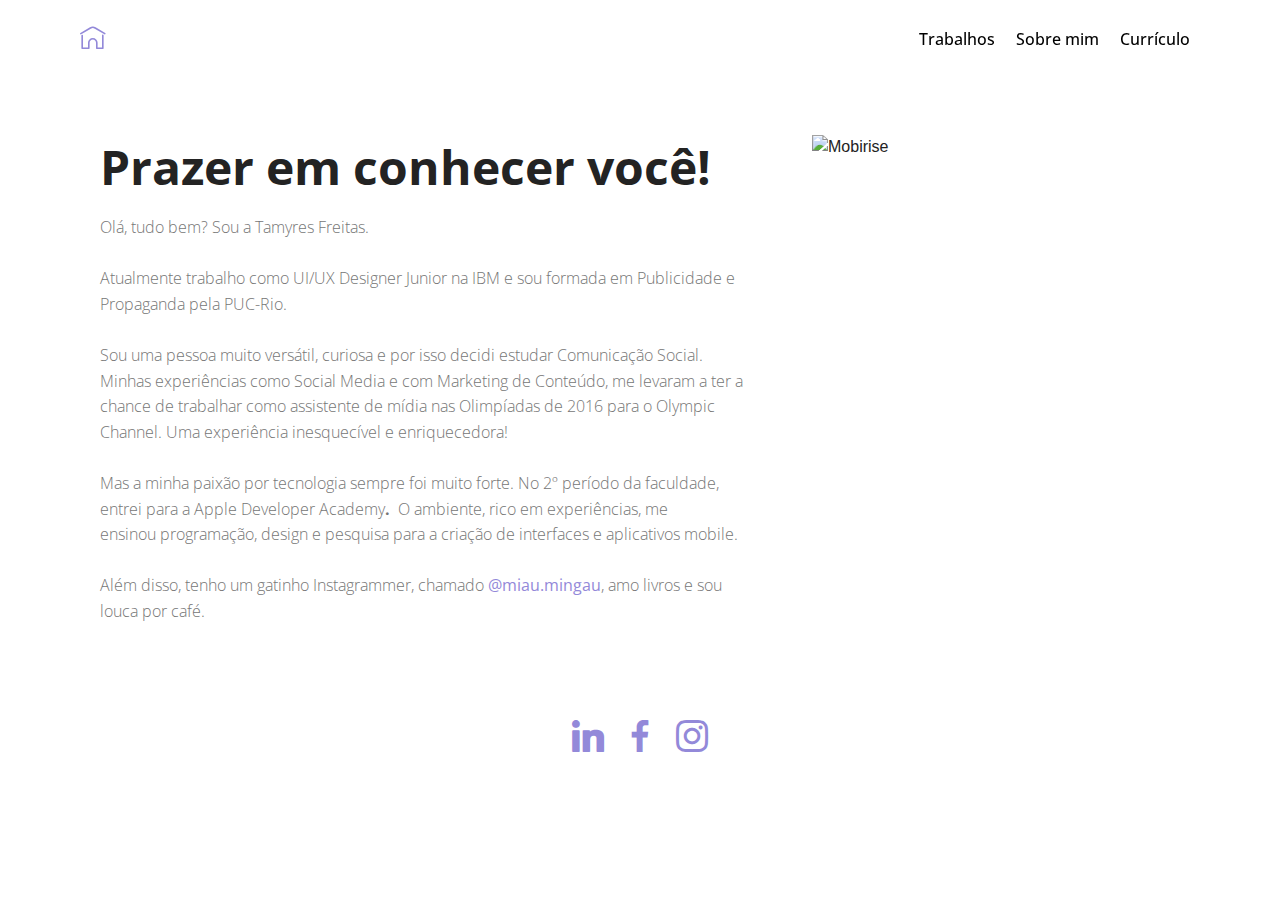
==== about.html @ 7e3ca040 "create github pages" ====
<!DOCTYPE html>
<html >
<head>
  <!-- Site made with Mobirise Website Builder v4.8.1, https://mobirise.com -->
  <meta charset="UTF-8">
  <meta http-equiv="X-UA-Compatible" content="IE=edge">
  <meta name="generator" content="Mobirise v4.8.1, mobirise.com">
  <meta name="viewport" content="width=device-width, initial-scale=1, minimum-scale=1">
  <link rel="shortcut icon" href="assets/images/logo2.png" type="image/x-icon">
  <meta name="description" content="about me page">
  <title>About Me </title>
  <link rel="stylesheet" href="assets/web/assets/mobirise-icons-bold/mobirise-icons-bold.css">
  <link rel="stylesheet" href="assets/web/assets/mobirise-icons/mobirise-icons.css">
  <link rel="stylesheet" href="assets/tether/tether.min.css">
  <link rel="stylesheet" href="assets/bootstrap/css/bootstrap.min.css">
  <link rel="stylesheet" href="assets/bootstrap/css/bootstrap-grid.min.css">
  <link rel="stylesheet" href="assets/bootstrap/css/bootstrap-reboot.min.css">
  <link rel="stylesheet" href="assets/dropdown/css/style.css">
  <link rel="stylesheet" href="assets/socicon/css/styles.css">
  <link rel="stylesheet" href="assets/animatecss/animate.min.css">
  <link rel="stylesheet" href="assets/theme/css/style.css">
  <link rel="stylesheet" href="assets/mobirise/css/mbr-additional.css" type="text/css">
  
  
  
</head>
<body>
  <section class="menu cid-r1RBAti03H" once="menu" id="menu2-l">

    

    <nav class="navbar navbar-expand beta-menu navbar-dropdown align-items-center navbar-fixed-top navbar-toggleable-sm bg-color transparent">
        <button class="navbar-toggler navbar-toggler-right" type="button" data-toggle="collapse" data-target="#navbarSupportedContent" aria-controls="navbarSupportedContent" aria-expanded="false" aria-label="Toggle navigation">
            <div class="hamburger">
                <span></span>
                <span></span>
                <span></span>
                <span></span>
            </div>
        </button>
        <div class="menu-logo">
            <div class="navbar-brand">
                
                <span class="navbar-caption-wrap"><a class="navbar-caption text-primary display-4" href="index.html"><span class="mbrib-home mbr-iconfont mbr-iconfont-btn"></span></a></span>
            </div>
        </div>
        <div class="collapse navbar-collapse" id="navbarSupportedContent">
            <ul class="navbar-nav nav-dropdown nav-right" data-app-modern-menu="true"><li class="nav-item">
                    <a class="nav-link link text-black display-4" href="index.html">Trabalhos</a>
                </li>
                <li class="nav-item"><a class="nav-link link text-black display-4" href="page1.html">
                        Sobre mim</a></li><li class="nav-item"><a class="nav-link link text-black display-4" href="assets/files/TAMYRES%20FREITAS%20(2).pdf" target="_blank">
                        Currículo</a></li></ul>
            
        </div>
    </nav>
</section>

<section class="engine"><a href="https://mobiri.se/x">css templates</a></section><section class="features11 cid-r1ROf9eMJX" id="features11-o">

    

    

    <div class="container">   
        <div class="col-md-12">
            <div class="media-container-row">
                <div class="mbr-figure" style="width: 40%;">
                    <img src="assets/images/img-2900-952x1269.jpg" alt="Mobirise" title="">
                </div>
                <div class=" align-left aside-content">
                    <h2 class="mbr-title pt-2 mbr-fonts-style display-2"><strong>Prazer em conhecer você!</strong></h2>
                    <div class="mbr-section-text">
                        <p class="mbr-text mb-5 pt-3 mbr-light mbr-fonts-style display-7">Olá, tudo bem? Sou a Tamyres Freitas.&nbsp;<br><br>Atualmente trabalho como UI/UX Designer Junior na&nbsp;IBM&nbsp;e sou formada em Publicidade e Propaganda pela PUC-Rio.&nbsp;<br><br>Sou uma pessoa muito versátil, curiosa e por isso decidi estudar Comunicação Social. Minhas experiências como Social Media e com Marketing de Conteúdo, me levaram a ter a chance de trabalhar como assistente de mídia nas Olimpíadas de 2016 para o Olympic Channel. Uma experiência inesquecível e enriquecedora!<br><br>Mas a minha paixão por tecnologia sempre foi muito forte. No 2º período da faculdade, entrei para a&nbsp;Apple Developer Academy<strong>. &nbsp;</strong>O ambiente, rico em experiências, me ensinou&nbsp;programação, design e pesquisa&nbsp;para a criação de interfaces e aplicativos mobile.<br><br>Além disso, tenho um gatinho Instagrammer, chamado <strong><a href="https://www.instagram.com/miau.mingau/">@miau.mingau</a></strong>, amo livros e sou louca por café.<br></p>
                    </div>

                    <div class="block-content">
                        <div class="card p-3 pr-3">
                            <div class="media">
                                     
                                <div class="media-body">
                                    <h4 class="card-title mbr-fonts-style display-5"><div></div></h4>
                                </div>
                            </div>                

                            <div class="card-box">
                                
                            </div>
                        </div>

                        
                    </div>
                </div>
            </div>
        </div> 
    </div>          
</section>

<section class="cid-r1S0OPyf1e" id="social-buttons2-p">

    

    

    <div class="container">
        <div class="media-container-row">
            <div class="col-md-8 align-center">
                
                <div class="social-list pl-0 mb-0">
                    <a href="https://twitter.com/mobirise" target="_blank">
                        <span class="px-2 mbr-iconfont mbr-iconfont-social socicon-linkedin socicon"></span>
                    </a>
                    <a href="https://www.facebook.com/pages/Mobirise/1616226671953247" target="_blank">
                        <span class="px-2 socicon-facebook socicon mbr-iconfont mbr-iconfont-social"></span>
                    </a>
                    <a href="https://instagram.com/tamyresfreitas" target="_blank">
                        <span class="px-2 mbr-iconfont mbr-iconfont-social socicon-instagram socicon"></span>
                    </a>
                    <a href="https://www.youtube.com/c/mobirise" target="_blank">
                        
                    </a>
                    <a href="https://plus.google.com/u/0/+Mobirise" target="_blank">
                        
                    </a>
                    <a href="https://www.behance.net/Mobirise" target="_blank">
                        
                    </a>
                </div>
            </div>
        </div>
    </div>
</section>


  <script src="assets/web/assets/jquery/jquery.min.js"></script>
  <script src="assets/popper/popper.min.js"></script>
  <script src="assets/tether/tether.min.js"></script>
  <script src="assets/bootstrap/js/bootstrap.min.js"></script>
  <script src="assets/dropdown/js/script.min.js"></script>
  <script src="assets/viewportchecker/jquery.viewportchecker.js"></script>
  <script src="assets/sociallikes/social-likes.js"></script>
  <script src="assets/smoothscroll/smooth-scroll.js"></script>
  <script src="assets/touchswipe/jquery.touch-swipe.min.js"></script>
  <script src="assets/theme/js/script.js"></script>
  
  
 <div id="scrollToTop" class="scrollToTop mbr-arrow-up"><a style="text-align: center;"><i></i></a></div>
    <input name="animation" type="hidden">
  </body>
</html>
---- assets/web/assets/mobirise-icons-bold/mobirise-icons-bold.css ----
@font-face {
  font-family: 'mobirise-icons-bold';
  src:  url('mobirise-icons-bold.eot?m1l4yr');
  src:  url('mobirise-icons-bold.eot?m1l4yr#iefix') format('embedded-opentype'),
    url('mobirise-icons-bold.ttf?m1l4yr') format('truetype'),
    url('mobirise-icons-bold.woff?m1l4yr') format('woff'),
    url('mobirise-icons-bold.svg?m1l4yr#mobirise-icons-bold') format('svg');
  font-weight: normal;
  font-style: normal;
}

[class^="mbrib-"], [class*="mbrib-"] {
  /* use !important to prevent issues with browser extensions that change fonts */
  font-family: 'mobirise-icons-bold' !important;
  speak: none;
  font-style: normal;
  font-weight: normal;
  font-variant: normal;
  text-transform: none;
  line-height: 1;

  /* Better Font Rendering =========== */
  -webkit-font-smoothing: antialiased;
  -moz-osx-font-smoothing: grayscale;
}

.mbrib-add-submenu:before {
  content: "\e900";
}
.mbrib-alert:before {
  content: "\e901";
}
.mbrib-align-center:before {
  content: "\e902";
}
.mbrib-align-justify:before {
  content: "\e903";
}
.mbrib-align-left:before {
  content: "\e904";
}
.mbrib-align-right:before {
  content: "\e905";
}
.mbrib-android:before {
  content: "\e906";
}
.mbrib-apple:before {
  content: "\e907";
}
.mbrib-arrow-down:before {
  content: "\e908";
}
.mbrib-arrow-next:before {
  content: "\e909";
}
.mbrib-arrow-prev:before {
  content: "\e90a";
}
.mbrib-arrow-up:before {
  content: "\e90b";
}
.mbrib-bold:before {
  content: "\e90c";
}
.mbrib-bookmark:before {
  content: "\e90d";
}
.mbrib-bootstrap:before {
  content: "\e90e";
}
.mbrib-briefcase:before {
  content: "\e90f";
}
.mbrib-browse:before {
  content: "\e910";
}
.mbrib-bulleted-list:before {
  content: "\e911";
}
.mbrib-calendar:before {
  content: "\e912";
}
.mbrib-camera:before {
  content: "\e913";
}
.mbrib-cart-add:before {
  content: "\e914";
}
.mbrib-cart-full:before {
  content: "\e915";
}
.mbrib-cash:before {
  content: "\e916";
}
.mbrib-change-style:before {
  content: "\e917";
}
.mbrib-chat:before {
  content: "\e918";
}
.mbrib-clock:before {
  content: "\e919";
}
.mbrib-close:before {
  content: "\e91a";
}
.mbrib-cloud:before {
  content: "\e91b";
}
.mbrib-code:before {
  content: "\e91c";
}
.mbrib-contact-form:before {
  content: "\e91d";
}
.mbrib-credit-card:before {
  content: "\e91e";
}
.mbrib-cursor-click:before {
  content: "\e91f";
}
.mbrib-cust-feedback:before {
  content: "\e920";
}
.mbrib-database:before {
  content: "\e921";
}
.mbrib-delivery:before {
  content: "\e922";
}
.mbrib-desktop:before {
  content: "\e923";
}
.mbrib-devices:before {
  content: "\e924";
}
.mbrib-down:before {
  content: "\e925";
}
.mbrib-download:before {
  content: "\e926";
}
.mbrib-drag-n-drop:before {
  content: "\e927";
}
.mbrib-drag-n-drop2:before {
  content: "\e928";
}
.mbrib-edit:before {
  content: "\e929";
}
.mbrib-edit2:before {
  content: "\e92a";
}
.mbrib-error:before {
  content: "\e92b";
}
.mbrib-extension:before {
  content: "\e92c";
}
.mbrib-features:before {
  content: "\e92d";
}
.mbrib-file:before {
  content: "\e92e";
}
.mbrib-flag:before {
  content: "\e92f";
}
.mbrib-folder:before {
  content: "\e930";
}
.mbrib-gift:before {
  content: "\e931";
}
.mbrib-github:before {
  content: "\e932";
}
.mbrib-globe-2:before {
  content: "\e933";
}
.mbrib-globe:before {
  content: "\e934";
}
.mbrib-growing-chart:before {
  content: "\e935";
}
.mbrib-hearth:before {
  content: "\e936";
}
.mbrib-help:before {
  content: "\e937";
}
.mbrib-home:before {
  content: "\e938";
}
.mbrib-hot-cup:before {
  content: "\e939";
}
.mbrib-idea:before {
  content: "\e93a";
}
.mbrib-image-gallery:before {
  content: "\e93b";
}
.mbrib-image-slider:before {
  content: "\e93c";
}
.mbrib-info:before {
  content: "\e93d";
}
.mbrib-italic:before {
  content: "\e93e";
}
.mbrib-key:before {
  content: "\e93f";
}
.mbrib-laptop:before {
  content: "\e940";
}
.mbrib-layers:before {
  content: "\e941";
}
.mbrib-left-right:before {
  content: "\e942";
}
.mbrib-left:before {
  content: "\e943";
}
.mbrib-letter:before {
  content: "\e944";
}
.mbrib-like:before {
  content: "\e945";
}
.mbrib-link:before {
  content: "\e946";
}
.mbrib-lock:before {
  content: "\e947";
}
.mbrib-login:before {
  content: "\e948";
}
.mbrib-logout:before {
  content: "\e949";
}
.mbrib-magic-stick:before {
  content: "\e94a";
}
.mbrib-map-pin:before {
  content: "\e94b";
}
.mbrib-menu:before {
  content: "\e94c";
}
.mbrib-mobile:before {
  content: "\e94d";
}
.mbrib-mobile2:before {
  content: "\e94e";
}
.mbrib-mobirise:before {
  content: "\e94f";
}
.mbrib-more-horizontal:before {
  content: "\e950";
}
.mbrib-more-vertical:before {
  content: "\e951";
}
.mbrib-music:before {
  content: "\e952";
}
.mbrib-new-file:before {
  content: "\e953";
}
.mbrib-numbered-list:before {
  content: "\e954";
}
.mbrib-opened-folder:before {
  content: "\e955";
}
.mbrib-pages:before {
  content: "\e956";
}
.mbrib-paper-plane:before {
  content: "\e957";
}
.mbrib-paperclip:before {
  content: "\e958";
}
.mbrib-photo:before {
  content: "\e959";
}
.mbrib-photos:before {
  content: "\e95a";
}
.mbrib-pin:before {
  content: "\e95b";
}
.mbrib-play:before {
  content: "\e95c";
}
.mbrib-plus:before {
  content: "\e95d";
}
.mbrib-preview:before {
  content: "\e95e";
}
.mbrib-print:before {
  content: "\e95f";
}
.mbrib-protect:before {
  content: "\e960";
}
.mbrib-question:before {
  content: "\e961";
}
.mbrib-quote-left:before {
  content: "\e962";
}
.mbrib-quote-right:before {
  content: "\e963";
}
.mbrib-redo:before {
  content: "\e964";
}
.mbrib-refresh:before {
  content: "\e965";
}
.mbrib-responsive:before {
  content: "\e966";
}
.mbrib-right:before {
  content: "\e967";
}
.mbrib-rocket:before {
  content: "\e968";
}
.mbrib-sad-face:before {
  content: "\e969";
}
.mbrib-sale:before {
  content: "\e96a";
}
.mbrib-save:before {
  content: "\e96b";
}
.mbrib-search:before {
  content: "\e96c";
}
.mbrib-setting:before {
  content: "\e96d";
}
.mbrib-setting2:before {
  content: "\e96e";
}
.mbrib-setting3:before {
  content: "\e96f";
}
.mbrib-share:before {
  content: "\e970";
}
.mbrib-shopping-bag:before {
  content: "\e971";
}
.mbrib-shopping-basket:before {
  content: "\e972";
}
.mbrib-shopping-cart:before {
  content: "\e973";
}
.mbrib-sites:before {
  content: "\e974";
}
.mbrib-smile-face:before {
  content: "\e975";
}
.mbrib-speed:before {
  content: "\e976";
}
.mbrib-star:before {
  content: "\e977";
}
.mbrib-success:before {
  content: "\e978";
}
.mbrib-sun:before {
  content: "\e979";
}
.mbrib-sun2:before {
  content: "\e97a";
}
.mbrib-tablet-vertical:before {
  content: "\e97b";
}
.mbrib-tablet:before {
  content: "\e97c";
}
.mbrib-target:before {
  content: "\e97d";
}
.mbrib-timer:before {
  content: "\e97e";
}
.mbrib-to-ftp:before {
  content: "\e97f";
}
.mbrib-to-local-drive:before {
  content: "\e980";
}
.mbrib-touch-swipe:before {
  content: "\e981";
}
.mbrib-touch:before {
  content: "\e982";
}
.mbrib-trash:before {
  content: "\e983";
}
.mbrib-underline:before {
  content: "\e984";
}
.mbrib-undo:before {
  content: "\e985";
}
.mbrib-unlink:before {
  content: "\e986";
}
.mbrib-unlock:before {
  content: "\e987";
}
.mbrib-up-down:before {
  content: "\e988";
}
.mbrib-up:before {
  content: "\e989";
}
.mbrib-update:before {
  content: "\e98a";
}
.mbrib-upload:before {
  content: "\e98b";
}
.mbrib-user:before {
  content: "\e98c";
}
.mbrib-user2:before {
  content: "\e98d";
}
.mbrib-users:before {
  content: "\e98e";
}
.mbrib-video-play:before {
  content: "\e98f";
}
.mbrib-video:before {
  content: "\e990";
}
.mbrib-watch:before {
  content: "\e991";
}
.mbrib-website-theme:before {
  content: "\e992";
}
.mbrib-wifi:before {
  content: "\e993";
}
.mbrib-windows:before {
  content: "\e994";
}
.mbrib-zoom-out:before {
  content: "\e995";
}
---- assets/web/assets/mobirise-icons/mobirise-icons.css ----
@font-face {
  font-family: 'MobiriseIcons';
  src:  url('mobirise-icons.eot?spat4u');
  src:  url('mobirise-icons.eot?spat4u#iefix') format('embedded-opentype'),
    url('mobirise-icons.ttf?spat4u') format('truetype'),
    url('mobirise-icons.woff?spat4u') format('woff'),
    url('mobirise-icons.svg?spat4u#MobiriseIcons') format('svg');
  font-weight: normal;
  font-style: normal;
}

[class^="mbri-"], [class*=" mbri-"] {
  /* use !important to prevent issues with browser extensions that change fonts */
  font-family: MobiriseIcons !important;
  speak: none;
  font-style: normal;
  font-weight: normal;
  font-variant: normal;
  text-transform: none;
  line-height: 1;

  /* Better Font Rendering =========== */
  -webkit-font-smoothing: antialiased;
  -moz-osx-font-smoothing: grayscale;
}

.mbri-add-submenu:before {
  content: "\e900";
}
.mbri-alert:before {
  content: "\e901";
}
.mbri-align-center:before {
  content: "\e902";
}
.mbri-align-justify:before {
  content: "\e903";
}
.mbri-align-left:before {
  content: "\e904";
}
.mbri-align-right:before {
  content: "\e905";
}
.mbri-android:before {
  content: "\e906";
}
.mbri-apple:before {
  content: "\e907";
}
.mbri-arrow-down:before {
  content: "\e908";
}
.mbri-arrow-next:before {
  content: "\e909";
}
.mbri-arrow-prev:before {
  content: "\e90a";
}
.mbri-arrow-up:before {
  content: "\e90b";
}
.mbri-bold:before {
  content: "\e90c";
}
.mbri-bookmark:before {
  content: "\e90d";
}
.mbri-bootstrap:before {
  content: "\e90e";
}
.mbri-briefcase:before {
  content: "\e90f";
}
.mbri-browse:before {
  content: "\e910";
}
.mbri-bulleted-list:before {
  content: "\e911";
}
.mbri-calendar:before {
  content: "\e912";
}
.mbri-camera:before {
  content: "\e913";
}
.mbri-cart-add:before {
  content: "\e914";
}
.mbri-cart-full:before {
  content: "\e915";
}
.mbri-cash:before {
  content: "\e916";
}
.mbri-change-style:before {
  content: "\e917";
}
.mbri-chat:before {
  content: "\e918";
}
.mbri-clock:before {
  content: "\e919";
}
.mbri-close:before {
  content: "\e91a";
}
.mbri-cloud:before {
  content: "\e91b";
}
.mbri-code:before {
  content: "\e91c";
}
.mbri-contact-form:before {
  content: "\e91d";
}
.mbri-credit-card:before {
  content: "\e91e";
}
.mbri-cursor-click:before {
  content: "\e91f";
}
.mbri-cust-feedback:before {
  content: "\e920";
}
.mbri-database:before {
  content: "\e921";
}
.mbri-delivery:before {
  content: "\e922";
}
.mbri-desktop:before {
  content: "\e923";
}
.mbri-devices:before {
  content: "\e924";
}
.mbri-down:before {
  content: "\e925";
}
.mbri-download:before {
  content: "\e989";
}
.mbri-drag-n-drop:before {
  content: "\e927";
}
.mbri-drag-n-drop2:before {
  content: "\e928";
}
.mbri-edit:before {
  content: "\e929";
}
.mbri-edit2:before {
  content: "\e92a";
}
.mbri-error:before {
  content: "\e92b";
}
.mbri-extension:before {
  content: "\e92c";
}
.mbri-features:before {
  content: "\e92d";
}
.mbri-file:before {
  content: "\e92e";
}
.mbri-flag:before {
  content: "\e92f";
}
.mbri-folder:before {
  content: "\e930";
}
.mbri-gift:before {
  content: "\e931";
}
.mbri-github:before {
  content: "\e932";
}
.mbri-globe:before {
  content: "\e933";
}
.mbri-globe-2:before {
  content: "\e934";
}
.mbri-growing-chart:before {
  content: "\e935";
}
.mbri-hearth:before {
  content: "\e936";
}
.mbri-help:before {
  content: "\e937";
}
.mbri-home:before {
  content: "\e938";
}
.mbri-hot-cup:before {
  content: "\e939";
}
.mbri-idea:before {
  content: "\e93a";
}
.mbri-image-gallery:before {
  content: "\e93b";
}
.mbri-image-slider:before {
  content: "\e93c";
}
.mbri-info:before {
  content: "\e93d";
}
.mbri-italic:before {
  content: "\e93e";
}
.mbri-key:before {
  content: "\e93f";
}
.mbri-laptop:before {
  content: "\e940";
}
.mbri-layers:before {
  content: "\e941";
}
.mbri-left-right:before {
  content: "\e942";
}
.mbri-left:before {
  content: "\e943";
}
.mbri-letter:before {
  content: "\e944";
}
.mbri-like:before {
  content: "\e945";
}
.mbri-link:before {
  content: "\e946";
}
.mbri-lock:before {
  content: "\e947";
}
.mbri-login:before {
  content: "\e948";
}
.mbri-logout:before {
  content: "\e949";
}
.mbri-magic-stick:before {
  content: "\e94a";
}
.mbri-map-pin:before {
  content: "\e94b";
}
.mbri-menu:before {
  content: "\e94c";
}
.mbri-mobile:before {
  content: "\e94d";
}
.mbri-mobile2:before {
  content: "\e94e";
}
.mbri-mobirise:before {
  content: "\e94f";
}
.mbri-more-horizontal:before {
  content: "\e950";
}
.mbri-more-vertical:before {
  content: "\e951";
}
.mbri-music:before {
  content: "\e952";
}
.mbri-new-file:before {
  content: "\e953";
}
.mbri-numbered-list:before {
  content: "\e954";
}
.mbri-opened-folder:before {
  content: "\e955";
}
.mbri-pages:before {
  content: "\e956";
}
.mbri-paper-plane:before {
  content: "\e957";
}
.mbri-paperclip:before {
  content: "\e958";
}
.mbri-photo:before {
  content: "\e959";
}
.mbri-photos:before {
  content: "\e95a";
}
.mbri-pin:before {
  content: "\e95b";
}
.mbri-play:before {
  content: "\e95c";
}
.mbri-plus:before {
  content: "\e95d";
}
.mbri-preview:before {
  content: "\e95e";
}
.mbri-print:before {
  content: "\e95f";
}
.mbri-protect:before {
  content: "\e960";
}
.mbri-question:before {
  content: "\e961";
}
.mbri-quote-left:before {
  content: "\e962";
}
.mbri-quote-right:before {
  content: "\e963";
}
.mbri-refresh:before {
  content: "\e964";
}
.mbri-responsive:before {
  content: "\e965";
}
.mbri-right:before {
  content: "\e966";
}
.mbri-rocket:before {
  content: "\e967";
}
.mbri-sad-face:before {
  content: "\e968";
}
.mbri-sale:before {
  content: "\e969";
}
.mbri-save:before {
  content: "\e96a";
}
.mbri-search:before {
  content: "\e96b";
}
.mbri-setting:before {
  content: "\e96c";
}
.mbri-setting2:before {
  content: "\e96d";
}
.mbri-setting3:before {
  content: "\e96e";
}
.mbri-share:before {
  content: "\e96f";
}
.mbri-shopping-bag:before {
  content: "\e970";
}
.mbri-shopping-basket:before {
  content: "\e971";
}
.mbri-shopping-cart:before {
  content: "\e972";
}
.mbri-sites:before {
  content: "\e973";
}
.mbri-smile-face:before {
  content: "\e974";
}
.mbri-speed:before {
  content: "\e975";
}
.mbri-star:before {
  content: "\e976";
}
.mbri-success:before {
  content: "\e977";
}
.mbri-sun:before {
  content: "\e978";
}
.mbri-sun2:before {
  content: "\e979";
}
.mbri-tablet:before {
  content: "\e97a";
}
.mbri-tablet-vertical:before {
  content: "\e97b";
}
.mbri-target:before {
  content: "\e97c";
}
.mbri-timer:before {
  content: "\e97d";
}
.mbri-to-ftp:before {
  content: "\e97e";
}
.mbri-to-local-drive:before {
  content: "\e97f";
}
.mbri-touch-swipe:before {
  content: "\e980";
}
.mbri-touch:before {
  content: "\e981";
}
.mbri-trash:before {
  content: "\e982";
}
.mbri-underline:before {
  content: "\e983";
}
.mbri-unlink:before {
  content: "\e984";
}
.mbri-unlock:before {
  content: "\e985";
}
.mbri-up-down:before {
  content: "\e986";
}
.mbri-up:before {
  content: "\e987";
}
.mbri-update:before {
  content: "\e988";
}
.mbri-upload:before {
 content: "\e926"; 
}
.mbri-user:before {
  content: "\e98a";
}
.mbri-user2:before {
  content: "\e98b";
}
.mbri-users:before {
  content: "\e98c";
}
.mbri-video:before {
  content: "\e98d";
}
.mbri-video-play:before {
  content: "\e98e";
}
.mbri-watch:before {
  content: "\e98f";
}
.mbri-website-theme:before {
  content: "\e990";
}
.mbri-wifi:before {
  content: "\e991";
}
.mbri-windows:before {
  content: "\e992";
}
.mbri-zoom-out:before {
  content: "\e993";
}
.mbri-redo:before {
  content: "\e994";
}
.mbri-undo:before {
  content: "\e995";
}
---- assets/dropdown/css/style.css ----
.navbar-dropdown {
  left: 0;
  padding: 0;
  position: absolute;
  right: 0;
  top: 0;
  transition: all 0.45s ease;
  z-index: 1030;
  background: #282828; }
  .navbar-dropdown .navbar-logo {
    margin-right: 0.8rem;
    transition: margin 0.3s ease-in-out;
    vertical-align: middle; }
    .navbar-dropdown .navbar-logo img {
      height: 3.125rem;
      transition: all 0.3s ease-in-out; }
    .navbar-dropdown .navbar-logo.mbr-iconfont {
      font-size: 3.125rem;
      line-height: 3.125rem; }
  .navbar-dropdown .navbar-caption {
    font-weight: 700;
    white-space: normal;
    vertical-align: -4px;
    line-height: 3.125rem !important; }
    .navbar-dropdown .navbar-caption, .navbar-dropdown .navbar-caption:hover {
      color: inherit;
      text-decoration: none; }
  .navbar-dropdown .mbr-iconfont + .navbar-caption {
    vertical-align: -1px; }
  .navbar-dropdown.navbar-fixed-top {
    position: fixed; }
  .navbar-dropdown .navbar-brand span {
    vertical-align: -4px; }
  .navbar-dropdown.bg-color.transparent {
    background: none; }
  .navbar-dropdown.navbar-short .navbar-brand {
    padding: 0.625rem 0; }
    .navbar-dropdown.navbar-short .navbar-brand span {
      vertical-align: -1px; }
  .navbar-dropdown.navbar-short .navbar-caption {
    line-height: 2.375rem !important;
    vertical-align: -2px; }
  .navbar-dropdown.navbar-short .navbar-logo {
    margin-right: 0.5rem; }
    .navbar-dropdown.navbar-short .navbar-logo img {
      height: 2.375rem; }
    .navbar-dropdown.navbar-short .navbar-logo.mbr-iconfont {
      font-size: 2.375rem;
      line-height: 2.375rem; }
  .navbar-dropdown.navbar-short .mbr-table-cell {
    height: 3.625rem; }
  .navbar-dropdown .navbar-close {
    left: 0.6875rem;
    position: fixed;
    top: 0.75rem;
    z-index: 1000; }
  .navbar-dropdown .hamburger-icon {
    content: "";
    display: inline-block;
    vertical-align: middle;
    width: 16px;
    -webkit-box-shadow: 0 -6px 0 1px #282828,0 0 0 1px #282828,0 6px 0 1px #282828;
    -moz-box-shadow: 0 -6px 0 1px #282828,0 0 0 1px #282828,0 6px 0 1px #282828;
    box-shadow: 0 -6px 0 1px #282828,0 0 0 1px #282828,0 6px 0 1px #282828; }

.dropdown-menu .dropdown-toggle[data-toggle="dropdown-submenu"]::after {
  border-bottom: 0.35em solid transparent;
  border-left: 0.35em solid;
  border-right: 0;
  border-top: 0.35em solid transparent;
  margin-left: 0.3rem; }

.dropdown-menu .dropdown-item:focus {
  outline: 0; }

.nav-dropdown {
  font-size: 0.75rem;
  font-weight: 500;
  height: auto !important; }
  .nav-dropdown .nav-btn {
    padding-left: 1rem; }
  .nav-dropdown .link {
    margin: .667em 1.667em;
    font-weight: 500;
    padding: 0;
    transition: color .2s ease-in-out; }
    .nav-dropdown .link.dropdown-toggle {
      margin-right: 2.583em; }
      .nav-dropdown .link.dropdown-toggle::after {
        margin-left: .25rem;
        border-top: 0.35em solid;
        border-right: 0.35em solid transparent;
        border-left: 0.35em solid transparent;
        border-bottom: 0; }
      .nav-dropdown .link.dropdown-toggle[aria-expanded="true"] {
        margin: 0;
        padding: 0.667em 3.263em  0.667em 1.667em; }
  .nav-dropdown .link::after,
  .nav-dropdown .dropdown-item::after {
    color: inherit; }
  .nav-dropdown .btn {
    font-size: 0.75rem;
    font-weight: 700;
    letter-spacing: 0;
    margin-bottom: 0;
    padding-left: 1.25rem;
    padding-right: 1.25rem; }
  .nav-dropdown .dropdown-menu {
    border-radius: 0;
    border: 0;
    left: 0;
    margin: 0;
    padding-bottom: 1.25rem;
    padding-top: 1.25rem;
    position: relative; }
  .nav-dropdown .dropdown-submenu {
    margin-left: 0.125rem;
    top: 0; }
  .nav-dropdown .dropdown-item {
    font-weight: 500;
    line-height: 2;
    padding: 0.3846em 4.615em 0.3846em 1.5385em;
    position: relative;
    transition: color .2s ease-in-out, background-color .2s ease-in-out; }
    .nav-dropdown .dropdown-item::after {
      margin-top: -0.3077em;
      position: absolute;
      right: 1.1538em;
      top: 50%; }
    .nav-dropdown .dropdown-item:focus, .nav-dropdown .dropdown-item:hover {
      background: none; }

@media (max-width: 767px) {
  .nav-dropdown.navbar-toggleable-sm {
    bottom: 0;
    display: none;
    left: 0;
    overflow-x: hidden;
    position: fixed;
    top: 0;
    transform: translateX(-100%);
    -ms-transform: translateX(-100%);
    -webkit-transform: translateX(-100%);
    width: 18.75rem;
    z-index: 999; } }
.nav-dropdown.navbar-toggleable-xl {
  bottom: 0;
  display: none;
  left: 0;
  overflow-x: hidden;
  position: fixed;
  top: 0;
  transform: translateX(-100%);
  -ms-transform: translateX(-100%);
  -webkit-transform: translateX(-100%);
  width: 18.75rem;
  z-index: 999; }

.nav-dropdown-sm {
  display: block !important;
  overflow-x: hidden;
  overflow: auto;
  padding-top: 3.875rem; }
  .nav-dropdown-sm::after {
    content: "";
    display: block;
    height: 3rem;
    width: 100%; }
  .nav-dropdown-sm.collapse.in ~ .navbar-close {
    display: block !important; }
  .nav-dropdown-sm.collapsing, .nav-dropdown-sm.collapse.in {
    transform: translateX(0);
    -ms-transform: translateX(0);
    -webkit-transform: translateX(0);
    transition: all 0.25s ease-out;
    -webkit-transition: all 0.25s ease-out;
    background: #282828; }
  .nav-dropdown-sm.collapsing[aria-expanded="false"] {
    transform: translateX(-100%);
    -ms-transform: translateX(-100%);
    -webkit-transform: translateX(-100%); }
  .nav-dropdown-sm .nav-item {
    display: block;
    margin-left: 0 !important;
    padding-left: 0; }
  .nav-dropdown-sm .link,
  .nav-dropdown-sm .dropdown-item {
    border-top: 1px dotted rgba(255, 255, 255, 0.1);
    font-size: 0.8125rem;
    line-height: 1.6;
    margin: 0 !important;
    padding: 0.875rem 2.4rem 0.875rem 1.5625rem !important;
    position: relative;
    white-space: normal; }
    .nav-dropdown-sm .link:focus, .nav-dropdown-sm .link:hover,
    .nav-dropdown-sm .dropdown-item:focus,
    .nav-dropdown-sm .dropdown-item:hover {
      background: rgba(0, 0, 0, 0.2) !important;
      color: #c0a375; }
  .nav-dropdown-sm .nav-btn {
    position: relative;
    padding: 1.5625rem 1.5625rem 0 1.5625rem; }
    .nav-dropdown-sm .nav-btn::before {
      border-top: 1px dotted rgba(255, 255, 255, 0.1);
      content: "";
      left: 0;
      position: absolute;
      top: 0;
      width: 100%; }
    .nav-dropdown-sm .nav-btn + .nav-btn {
      padding-top: 0.625rem; }
      .nav-dropdown-sm .nav-btn + .nav-btn::before {
        display: none; }
  .nav-dropdown-sm .btn {
    padding: 0.625rem 0; }
  .nav-dropdown-sm .dropdown-toggle[data-toggle="dropdown-submenu"]::after {
    margin-left: .25rem;
    border-top: 0.35em solid;
    border-right: 0.35em solid transparent;
    border-left: 0.35em solid transparent;
    border-bottom: 0; }
  .nav-dropdown-sm .dropdown-toggle[data-toggle="dropdown-submenu"][aria-expanded="true"]::after {
    border-top: 0;
    border-right: 0.35em solid transparent;
    border-left: 0.35em solid transparent;
    border-bottom: 0.35em solid; }
  .nav-dropdown-sm .dropdown-menu {
    margin: 0;
    padding: 0;
    position: relative;
    top: 0;
    left: 0;
    width: 100%;
    border: 0;
    float: none;
    border-radius: 0;
    background: none; }
  .nav-dropdown-sm .dropdown-submenu {
    left: 100%;
    margin-left: 0.125rem;
    margin-top: -1.25rem;
    top: 0; }

.navbar-toggleable-sm .nav-dropdown .dropdown-menu {
  position: absolute; }

.navbar-toggleable-sm .nav-dropdown .dropdown-submenu {
  left: 100%;
  margin-left: 0.125rem;
  margin-top: -1.25rem;
  top: 0; }

.navbar-toggleable-sm.opened .nav-dropdown .dropdown-menu {
  position: relative; }

.navbar-toggleable-sm.opened .nav-dropdown .dropdown-submenu {
  left: 0;
  margin-left: 00rem;
  margin-top: 0rem;
  top: 0; }

.is-builder .nav-dropdown.collapsing {
  transition: none !important; }

/*# sourceMappingURL=style.css.map */
---- assets/socicon/css/styles.css ----
@charset "UTF-8";

@font-face {
  font-family: "socicon";
  src:url("../fonts/socicon.eot");
  src:url("../fonts/socicon.eot?#iefix") format("embedded-opentype"),
    url("../fonts/socicon.woff") format("woff"),
    url("../fonts/socicon.ttf") format("truetype"),
    url("../fonts/socicon.svg#socicon") format("svg");
  font-weight: normal;
  font-style: normal;

}

[data-icon]:before {
  font-family: "socicon" !important;
  content: attr(data-icon);
  font-style: normal !important;
  font-weight: normal !important;
  font-variant: normal !important;
  text-transform: none !important;
  speak: none;
  line-height: 1;
  -webkit-font-smoothing: antialiased;
  -moz-osx-font-smoothing: grayscale;
}

[class^="socicon-"]:before,
[class*=" socicon-"]:before {
  font-family: "socicon" !important;
  font-style: normal !important;
  font-weight: normal !important;
  font-variant: normal !important;
  text-transform: none !important;
  speak: none;
  line-height: 1;
  -webkit-font-smoothing: antialiased;
  -moz-osx-font-smoothing: grayscale;
}

.socicon-modelmayhem:before {
  content: "\e000";
}
.socicon-mixcloud:before {
  content: "\e001";
}
.socicon-drupal:before {
  content: "\e002";
}
.socicon-swarm:before {
  content: "\e003";
}
.socicon-istock:before {
  content: "\e004";
}
.socicon-yammer:before {
  content: "\e005";
}
.socicon-ello:before {
  content: "\e006";
}
.socicon-stackoverflow:before {
  content: "\e007";
}
.socicon-persona:before {
  content: "\e008";
}
.socicon-triplej:before {
  content: "\e009";
}
.socicon-houzz:before {
  content: "\e00a";
}
.socicon-rss:before {
  content: "\e00b";
}
.socicon-paypal:before {
  content: "\e00c";
}
.socicon-odnoklassniki:before {
  content: "\e00d";
}
.socicon-airbnb:before {
  content: "\e00e";
}
.socicon-periscope:before {
  content: "\e00f";
}
.socicon-outlook:before {
  content: "\e010";
}
.socicon-coderwall:before {
  content: "\e011";
}
.socicon-tripadvisor:before {
  content: "\e012";
}
.socicon-appnet:before {
  content: "\e013";
}
.socicon-goodreads:before {
  content: "\e014";
}
.socicon-tripit:before {
  content: "\e015";
}
.socicon-lanyrd:before {
  content: "\e016";
}
.socicon-slideshare:before {
  content: "\e017";
}
.socicon-buffer:before {
  content: "\e018";
}
.socicon-disqus:before {
  content: "\e019";
}
.socicon-vkontakte:before {
  content: "\e01a";
}
.socicon-whatsapp:before {
  content: "\e01b";
}
.socicon-patreon:before {
  content: "\e01c";
}
.socicon-storehouse:before {
  content: "\e01d";
}
.socicon-pocket:before {
  content: "\e01e";
}
.socicon-mail:before {
  content: "\e01f";
}
.socicon-blogger:before {
  content: "\e020";
}
.socicon-technorati:before {
  content: "\e021";
}
.socicon-reddit:before {
  content: "\e022";
}
.socicon-dribbble:before {
  content: "\e023";
}
.socicon-stumbleupon:before {
  content: "\e024";
}
.socicon-digg:before {
  content: "\e025";
}
.socicon-envato:before {
  content: "\e026";
}
.socicon-behance:before {
  content: "\e027";
}
.socicon-delicious:before {
  content: "\e028";
}
.socicon-deviantart:before {
  content: "\e029";
}
.socicon-forrst:before {
  content: "\e02a";
}
.socicon-play:before {
  content: "\e02b";
}
.socicon-zerply:before {
  content: "\e02c";
}
.socicon-wikipedia:before {
  content: "\e02d";
}
.socicon-apple:before {
  content: "\e02e";
}
.socicon-flattr:before {
  content: "\e02f";
}
.socicon-github:before {
  content: "\e030";
}
.socicon-renren:before {
  content: "\e031";
}
.socicon-friendfeed:before {
  content: "\e032";
}
.socicon-newsvine:before {
  content: "\e033";
}
.socicon-identica:before {
  content: "\e034";
}
.socicon-bebo:before {
  content: "\e035";
}
.socicon-zynga:before {
  content: "\e036";
}
.socicon-steam:before {
  content: "\e037";
}
.socicon-xbox:before {
  content: "\e038";
}
.socicon-windows:before {
  content: "\e039";
}
.socicon-qq:before {
  content: "\e03a";
}
.socicon-douban:before {
  content: "\e03b";
}
.socicon-meetup:before {
  content: "\e03c";
}
.socicon-playstation:before {
  content: "\e03d";
}
.socicon-android:before {
  content: "\e03e";
}
.socicon-snapchat:before {
  content: "\e03f";
}
.socicon-twitter:before {
  content: "\e040";
}
.socicon-facebook:before {
  content: "\e041";
}
.socicon-googleplus:before {
  content: "\e042";
}
.socicon-pinterest:before {
  content: "\e043";
}
.socicon-foursquare:before {
  content: "\e044";
}
.socicon-yahoo:before {
  content: "\e045";
}
.socicon-skype:before {
  content: "\e046";
}
.socicon-yelp:before {
  content: "\e047";
}
.socicon-feedburner:before {
  content: "\e048";
}
.socicon-linkedin:before {
  content: "\e049";
}
.socicon-viadeo:before {
  content: "\e04a";
}
.socicon-xing:before {
  content: "\e04b";
}
.socicon-myspace:before {
  content: "\e04c";
}
.socicon-soundcloud:before {
  content: "\e04d";
}
.socicon-spotify:before {
  content: "\e04e";
}
.socicon-grooveshark:before {
  content: "\e04f";
}
.socicon-lastfm:before {
  content: "\e050";
}
.socicon-youtube:before {
  content: "\e051";
}
.socicon-vimeo:before {
  content: "\e052";
}
.socicon-dailymotion:before {
  content: "\e053";
}
.socicon-vine:before {
  content: "\e054";
}
.socicon-flickr:before {
  content: "\e055";
}
.socicon-500px:before {
  content: "\e056";
}
.socicon-wordpress:before {
  content: "\e058";
}
.socicon-tumblr:before {
  content: "\e059";
}
.socicon-twitch:before {
  content: "\e05a";
}
.socicon-8tracks:before {
  content: "\e05b";
}
.socicon-amazon:before {
  content: "\e05c";
}
.socicon-icq:before {
  content: "\e05d";
}
.socicon-smugmug:before {
  content: "\e05e";
}
.socicon-ravelry:before {
  content: "\e05f";
}
.socicon-weibo:before {
  content: "\e060";
}
.socicon-baidu:before {
  content: "\e061";
}
.socicon-angellist:before {
  content: "\e062";
}
.socicon-ebay:before {
  content: "\e063";
}
.socicon-imdb:before {
  content: "\e064";
}
.socicon-stayfriends:before {
  content: "\e065";
}
.socicon-residentadvisor:before {
  content: "\e066";
}
.socicon-google:before {
  content: "\e067";
}
.socicon-yandex:before {
  content: "\e068";
}
.socicon-sharethis:before {
  content: "\e069";
}
.socicon-bandcamp:before {
  content: "\e06a";
}
.socicon-itunes:before {
  content: "\e06b";
}
.socicon-deezer:before {
  content: "\e06c";
}
.socicon-telegram:before {
  content: "\e06e";
}
.socicon-openid:before {
  content: "\e06f";
}
.socicon-amplement:before {
  content: "\e070";
}
.socicon-viber:before {
  content: "\e071";
}
.socicon-zomato:before {
  content: "\e072";
}
.socicon-draugiem:before {
  content: "\e074";
}
.socicon-endomodo:before {
  content: "\e075";
}
.socicon-filmweb:before {
  content: "\e076";
}
.socicon-stackexchange:before {
  content: "\e077";
}
.socicon-wykop:before {
  content: "\e078";
}
.socicon-teamspeak:before {
  content: "\e079";
}
.socicon-teamviewer:before {
  content: "\e07a";
}
.socicon-ventrilo:before {
  content: "\e07b";
}
.socicon-younow:before {
  content: "\e07c";
}
.socicon-raidcall:before {
  content: "\e07d";
}
.socicon-mumble:before {
  content: "\e07e";
}
.socicon-medium:before {
  content: "\e06d";
}
.socicon-bebee:before {
  content: "\e07f";
}
.socicon-hitbox:before {
  content: "\e080";
}
.socicon-reverbnation:before {
  content: "\e081";
}
.socicon-formulr:before {
  content: "\e082";
}
.socicon-instagram:before {
  content: "\e057";
}
.socicon-battlenet:before {
  content: "\e083";
}
.socicon-chrome:before {
  content: "\e084";
}
.socicon-discord:before {
  content: "\e086";
}
.socicon-issuu:before {
  content: "\e087";
}
.socicon-macos:before {
  content: "\e088";
}
.socicon-firefox:before {
  content: "\e089";
}
.socicon-opera:before {
  content: "\e08d";
}
.socicon-keybase:before {
  content: "\e090";
}
.socicon-alliance:before {
  content: "\e091";
}
.socicon-livejournal:before {
  content: "\e092";
}
.socicon-googlephotos:before {
  content: "\e093";
}
.socicon-horde:before {
  content: "\e094";
}
.socicon-etsy:before {
  content: "\e095";
}
.socicon-zapier:before {
  content: "\e096";
}
.socicon-google-scholar:before {
  content: "\e097";
}
.socicon-researchgate:before {
  content: "\e098";
}
.socicon-wechat:before {
  content: "\e099";
}
.socicon-strava:before {
  content: "\e09a";
}
.socicon-line:before {
  content: "\e09b";
}
.socicon-lyft:before {
  content: "\e09c";
}
.socicon-uber:before {
  content: "\e09d";
}
.socicon-songkick:before {
  content: "\e09e";
}
.socicon-viewbug:before {
  content: "\e09f";
}
.socicon-googlegroups:before {
  content: "\e0a0";
}
.socicon-quora:before {
  content: "\e073";
}
.socicon-diablo:before {
  content: "\e085";
}
.socicon-blizzard:before {
  content: "\e0a1";
}
.socicon-hearthstone:before {
  content: "\e08b";
}
.socicon-heroes:before {
  content: "\e08a";
}
.socicon-overwatch:before {
  content: "\e08c";
}
.socicon-warcraft:before {
  content: "\e08e";
}
.socicon-starcraft:before {
  content: "\e08f";
}
.socicon-beam:before {
  content: "\e0a2";
}
.socicon-curse:before {
  content: "\e0a3";
}
.socicon-player:before {
  content: "\e0a4";
}
.socicon-streamjar:before {
  content: "\e0a5";
}
.socicon-nintendo:before {
  content: "\e0a6";
}
.socicon-hellocoton:before {
  content: "\e0a7";
}
---- assets/theme/css/style.css ----
/*!
 * Mobirise v4 theme (https://mobirise.com/)
 * Copyright 2017 Mobirise
 */
section {
  background-color: #eeeeee; }

section,
.container,
.container-fluid {
  position: relative;
  word-wrap: break-word; }

a.mbr-iconfont:hover {
  text-decoration: none; }

.article .lead p, .article .lead ul, .article .lead ol, .article .lead pre, .article .lead blockquote {
  margin-bottom: 0; }

a {
  font-style: normal;
  font-weight: 400;
  cursor: pointer; }
  a, a:hover {
    text-decoration: none; }

figure {
  margin-bottom: 0; }

body {
  color: #232323; }

h1, h2, h3, h4, h5, h6,
.h1, .h2, .h3, .h4, .h5, .h6,
.display-1, .display-2, .display-3, .display-4 {
  line-height: 1;
  word-break: break-word;
  word-wrap: break-word; }

b, strong {
  font-weight: bold; }

blockquote {
  padding: 10px 0 10px 20px;
  position: relative;
  border-left: 2px solid;
  border-color: #ff3366; }

input:-webkit-autofill, input:-webkit-autofill:hover, input:-webkit-autofill:focus, input:-webkit-autofill:active {
  transition-delay: 9999s;
  transition-property: background-color, color; }

textarea[type="hidden"] {
  display: none; }

body {
  position: relative; }

section {
  background-position: 50% 50%;
  background-repeat: no-repeat;
  background-size: cover; }
  section .mbr-background-video,
  section .mbr-background-video-preview {
    position: absolute;
    bottom: 0;
    left: 0;
    right: 0;
    top: 0; }

.hidden {
  visibility: hidden; }

.mbr-z-index20 {
  z-index: 20; }

/*! Base colors */
.mbr-white {
  color: #ffffff; }

.mbr-black {
  color: #000000; }

.mbr-bg-white {
  background-color: #ffffff; }

.mbr-bg-black {
  background-color: #000000; }

/*! Text-aligns */
.align-left {
  text-align: left; }

.align-center {
  text-align: center; }

.align-right {
  text-align: right; }

@media (max-width: 767px) {
  .align-left, .align-center, .align-right, .mbr-section-btn, .mbr-section-title {
    text-align: center; } }
/*! Font-weight  */
.mbr-light {
  font-weight: 300; }

.mbr-regular {
  font-weight: 400; }

.mbr-semibold {
  font-weight: 500; }

.mbr-bold {
  font-weight: 700; }

/*! Media  */
.media-size-item {
  -webkit-flex: 1 1 auto;
  -moz-flex: 1 1 auto;
  -ms-flex: 1 1 auto;
  -o-flex: 1 1 auto;
  flex: 1 1 auto; }

.media-content {
  -webkit-flex-basis: 100%;
  flex-basis: 100%; }

.media-container-row {
  display: -ms-flexbox;
  display: -webkit-flex;
  display: flex;
  -webkit-flex-direction: row;
  -ms-flex-direction: row;
  flex-direction: row;
  -webkit-flex-wrap: wrap;
  -ms-flex-wrap: wrap;
  flex-wrap: wrap;
  -webkit-justify-content: center;
  -ms-flex-pack: center;
  justify-content: center;
  -webkit-align-content: center;
  -ms-flex-line-pack: center;
  align-content: center;
  -webkit-align-items: start;
  -ms-flex-align: start;
  align-items: start; }
  .media-container-row .media-size-item {
    width: 400px; }

.media-container-column {
  display: -ms-flexbox;
  display: -webkit-flex;
  display: flex;
  -webkit-flex-direction: column;
  -ms-flex-direction: column;
  flex-direction: column;
  -webkit-flex-wrap: wrap;
  -ms-flex-wrap: wrap;
  flex-wrap: wrap;
  -webkit-justify-content: center;
  -ms-flex-pack: center;
  justify-content: center;
  -webkit-align-content: center;
  -ms-flex-line-pack: center;
  align-content: center;
  -webkit-align-items: stretch;
  -ms-flex-align: stretch;
  align-items: stretch; }
  .media-container-column > * {
    width: 100%; }

@media (min-width: 992px) {
  .media-container-row {
    -webkit-flex-wrap: nowrap;
    -ms-flex-wrap: nowrap;
    flex-wrap: nowrap; } }
figure {
  overflow: hidden; }

figure[mbr-media-size] {
  transition: width 0.1s; }

.mbr-figure img, .mbr-figure iframe {
  display: block;
  width: 100%; }

.card {
  background-color: transparent;
  border: none; }

.card-img {
  text-align: center;
  flex-shrink: 0; }

.media {
  max-width: 100%;
  margin: 0 auto; }

.mbr-figure {
  -ms-flex-item-align: center;
  -ms-grid-row-align: center;
  -webkit-align-self: center;
  align-self: center; }

.media-container > div {
  max-width: 100%; }

.mbr-figure img, .card-img img {
  width: 100%; }

@media (max-width: 991px) {
  .media-size-item {
    width: auto !important; }

  .media {
    width: auto; }

  .mbr-figure {
    width: 100% !important; } }
/*! Buttons */
.mbr-section-btn {
  margin-left: -.25rem;
  margin-right: -.25rem;
  font-size: 0; }

nav .mbr-section-btn {
  margin-left: 0rem;
  margin-right: 0rem; }

/*! Btn icon margin */
.btn .mbr-iconfont, .btn.btn-sm .mbr-iconfont {
  cursor: pointer;
  margin-right: 0.5rem; }

.btn.btn-md .mbr-iconfont, .btn.btn-md .mbr-iconfont {
  margin-right: 0.8rem; }

.mbr-regular {
  font-weight: 400; }

.mbr-semibold {
  font-weight: 500; }

.mbr-bold {
  font-weight: 700; }

[type="submit"] {
  -webkit-appearance: none; }

/*! Full-screen */
.mbr-fullscreen .mbr-overlay {
  min-height: 100vh; }

.mbr-fullscreen {
  display: flex;
  display: -webkit-flex;
  display: -moz-flex;
  display: -ms-flex;
  display: -o-flex;
  align-items: center;
  -webkit-align-items: center;
  min-height: 100vh;
  padding-top: 3rem;
  padding-bottom: 3rem; }

/*! Map */
.map {
  height: 25rem;
  position: relative; }
  .map iframe {
    width: 100%;
    height: 100%; }

/* Form */
.form-asterisk {
  font-family: initial;
  position: absolute;
  top: -2px;
  font-weight: normal; }

/*! Scroll to top arrow */
.mbr-arrow-up {
  bottom: 25px;
  right: 90px;
  position: fixed;
  text-align: right;
  z-index: 5000;
  color: #ffffff;
  font-size: 32px;
  transform: rotate(180deg);
  -webkit-transform: rotate(180deg); }

.mbr-arrow-up a {
  background: rgba(0, 0, 0, 0.2);
  border-radius: 3px;
  color: #fff;
  display: inline-block;
  height: 60px;
  width: 60px;
  outline-style: none !important;
  position: relative;
  text-decoration: none;
  transition: all .3s ease-in-out;
  cursor: pointer;
  text-align: center; }
  .mbr-arrow-up a:hover {
    background-color: rgba(0, 0, 0, 0.4); }
  .mbr-arrow-up a i {
    line-height: 60px; }

.mbr-arrow-up-icon {
  display: block;
  color: #fff; }

.mbr-arrow-up-icon::before {
  content: "\203a";
  display: inline-block;
  font-family: serif;
  font-size: 32px;
  line-height: 1;
  font-style: normal;
  position: relative;
  top: 6px;
  left: -4px;
  -webkit-transform: rotate(-90deg);
  transform: rotate(-90deg); }

/*! Arrow Down */
.mbr-arrow {
  position: absolute;
  bottom: 45px;
  left: 50%;
  width: 60px;
  height: 60px;
  cursor: pointer;
  background-color: rgba(80, 80, 80, 0.5);
  border-radius: 50%;
  -webkit-transform: translateX(-50%);
  transform: translateX(-50%); }
  .mbr-arrow > a {
    display: inline-block;
    text-decoration: none;
    outline-style: none;
    -webkit-animation: arrowdown 1.7s ease-in-out infinite;
    animation: arrowdown 1.7s ease-in-out infinite; }
    .mbr-arrow > a > i {
      position: absolute;
      top: -2px;
      left: 15px;
      font-size: 2rem; }

@keyframes arrowdown {
  0% {
    transform: translateY(0px);
    -webkit-transform: translateY(0px); }
  50% {
    transform: translateY(-5px);
    -webkit-transform: translateY(-5px); }
  100% {
    transform: translateY(0px);
    -webkit-transform: translateY(0px); } }
@-webkit-keyframes arrowdown {
  0% {
    transform: translateY(0px);
    -webkit-transform: translateY(0px); }
  50% {
    transform: translateY(-5px);
    -webkit-transform: translateY(-5px); }
  100% {
    transform: translateY(0px);
    -webkit-transform: translateY(0px); } }
@media (max-width: 500px) {
  .mbr-arrow-up {
    left: 50%;
    right: auto;
    transform: translateX(-50%) rotate(180deg);
    -webkit-transform: translateX(-50%) rotate(180deg); } }
/*Gradients animation*/
@keyframes gradient-animation {
  from {
    background-position: 0% 100%;
    animation-timing-function: ease-in-out; }
  to {
    background-position: 100% 0%;
    animation-timing-function: ease-in-out; } }
@-webkit-keyframes gradient-animation {
  from {
    background-position: 0% 100%;
    animation-timing-function: ease-in-out; }
  to {
    background-position: 100% 0%;
    animation-timing-function: ease-in-out; } }
.bg-gradient {
  background-size: 200% 200%;
  animation: gradient-animation 5s infinite alternate;
  -webkit-animation: gradient-animation 5s infinite alternate; }

.menu .navbar-brand {
  display: -webkit-flex; }
  .menu .navbar-brand span {
    display: flex;
    display: -webkit-flex; }
  .menu .navbar-brand .navbar-caption-wrap {
    display: -webkit-flex; }
  .menu .navbar-brand .navbar-logo img {
    display: -webkit-flex; }
@media (min-width: 768px) and (max-width: 991px) {
  .menu .navbar-toggleable-sm .navbar-nav {
    display: -webkit-box;
    display: -webkit-flex;
    display: -ms-flexbox; } }
@media (min-width: 992px) {
  .menu .navbar-nav.nav-dropdown {
    display: -webkit-flex; }
  .menu .navbar-toggleable-sm .navbar-collapse {
    display: -webkit-flex !important; } }

/*# sourceMappingURL=style.css.map */
.engine {
	position: absolute;
	text-indent: -2400px;
	text-align: center;
	padding: 0;
	top: 0;
	left: -2400px;
}
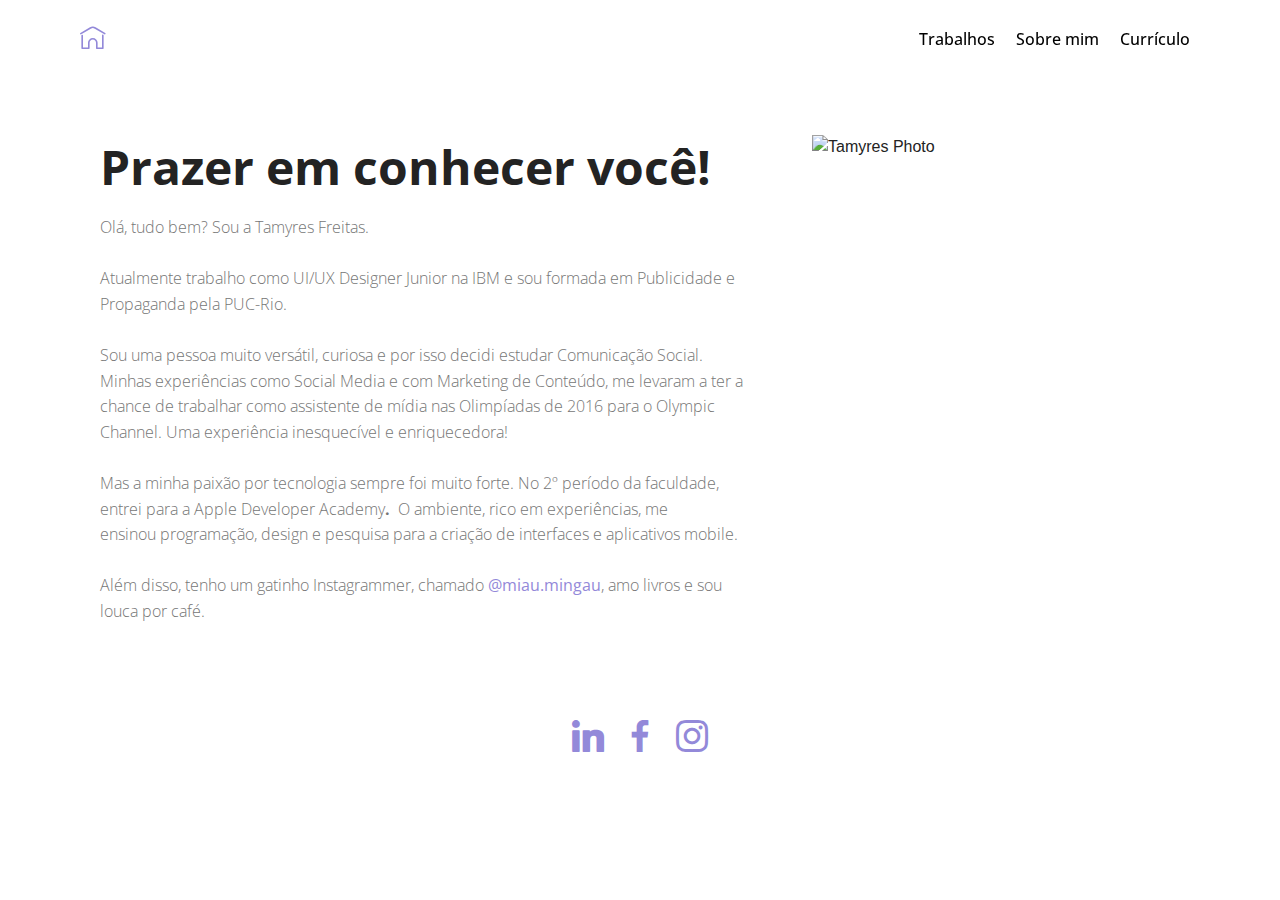
==== commit 3a128ca3: "Update about.html" ====
--- a/about.html
+++ b/about.html
@@ -66,7 +66,7 @@
         <div class="col-md-12">
             <div class="media-container-row">
                 <div class="mbr-figure" style="width: 40%;">
-                    <img src="assets/images/img-2900-952x1269.jpg" alt="Mobirise" title="">
+                    <img src="assets/images/img-2900-952x1269.jpg" alt="Tamyres Photo" title="">
                 </div>
                 <div class=" align-left aside-content">
                     <h2 class="mbr-title pt-2 mbr-fonts-style display-2"><strong>Prazer em conhecer você!</strong></h2>
@@ -147,4 +147,4 @@
  <div id="scrollToTop" class="scrollToTop mbr-arrow-up"><a style="text-align: center;"><i></i></a></div>
     <input name="animation" type="hidden">
   </body>
-</html>+</html>
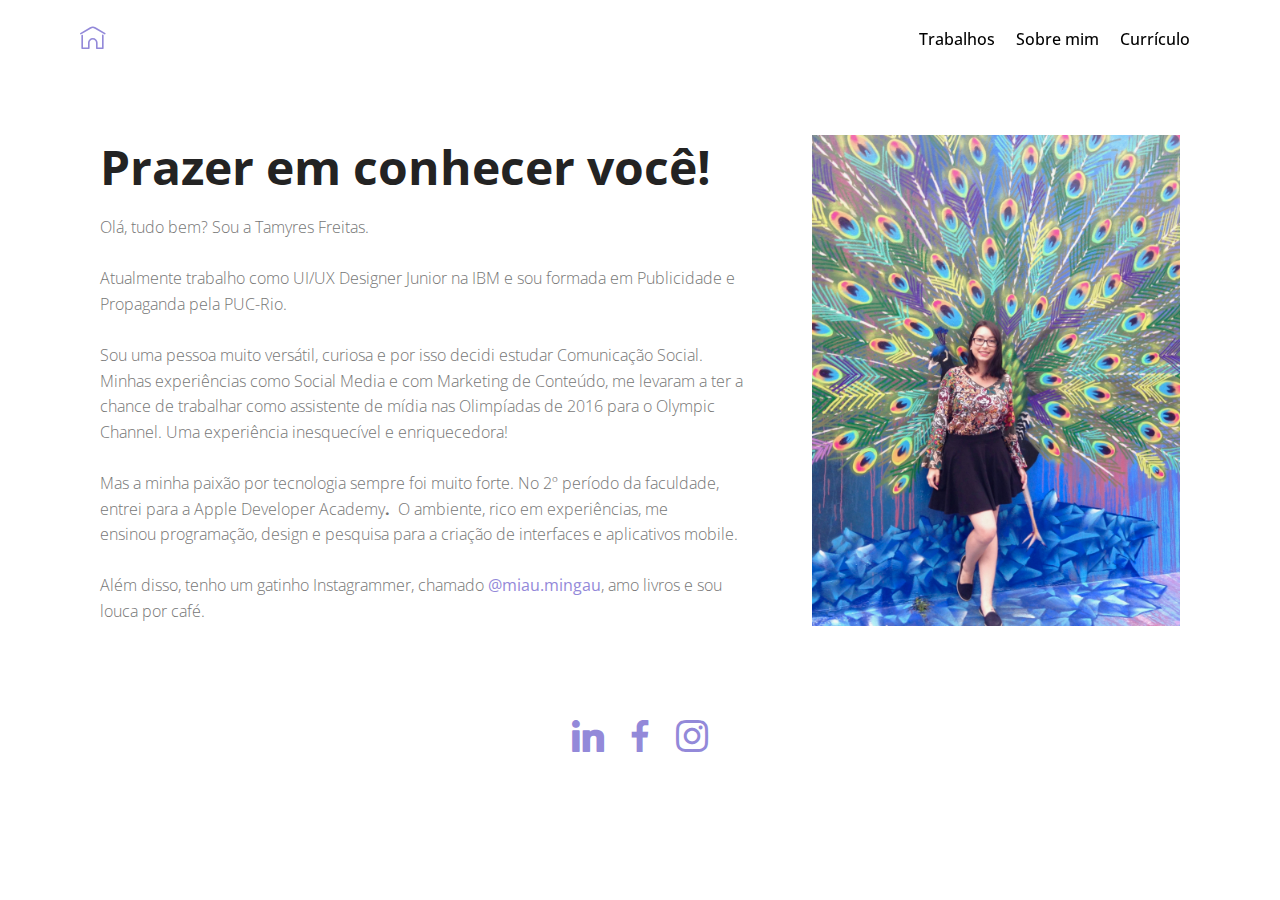
==== commit a239e282: "Update about.html" ====
--- a/about.html
+++ b/about.html
@@ -66,7 +66,7 @@
         <div class="col-md-12">
             <div class="media-container-row">
                 <div class="mbr-figure" style="width: 40%;">
-                    <img src="assets/images/img-2900-952x1269.jpg" alt="Tamyres Photo" title="">
+                    <img src="assets/images/IMG_2900.jpg" alt="Tamyres Photo" title="">
                 </div>
                 <div class=" align-left aside-content">
                     <h2 class="mbr-title pt-2 mbr-fonts-style display-2"><strong>Prazer em conhecer você!</strong></h2>
